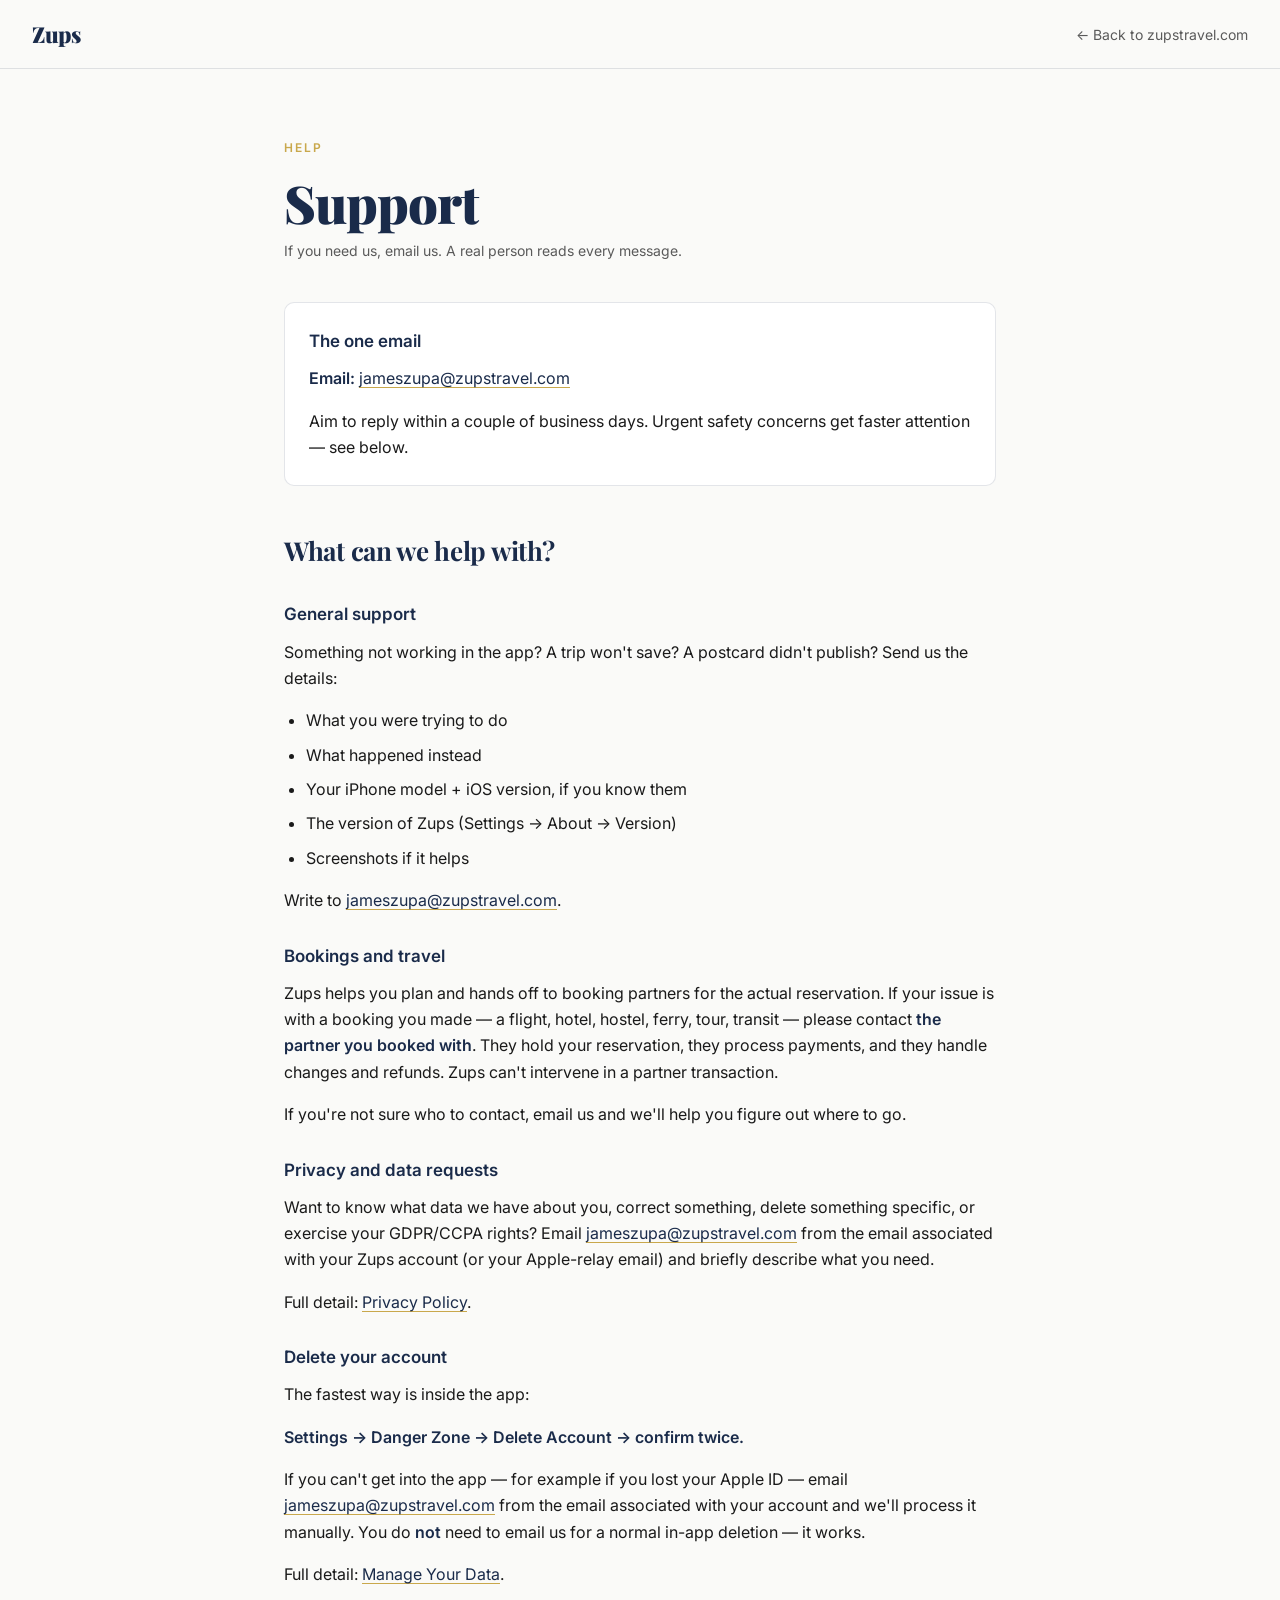
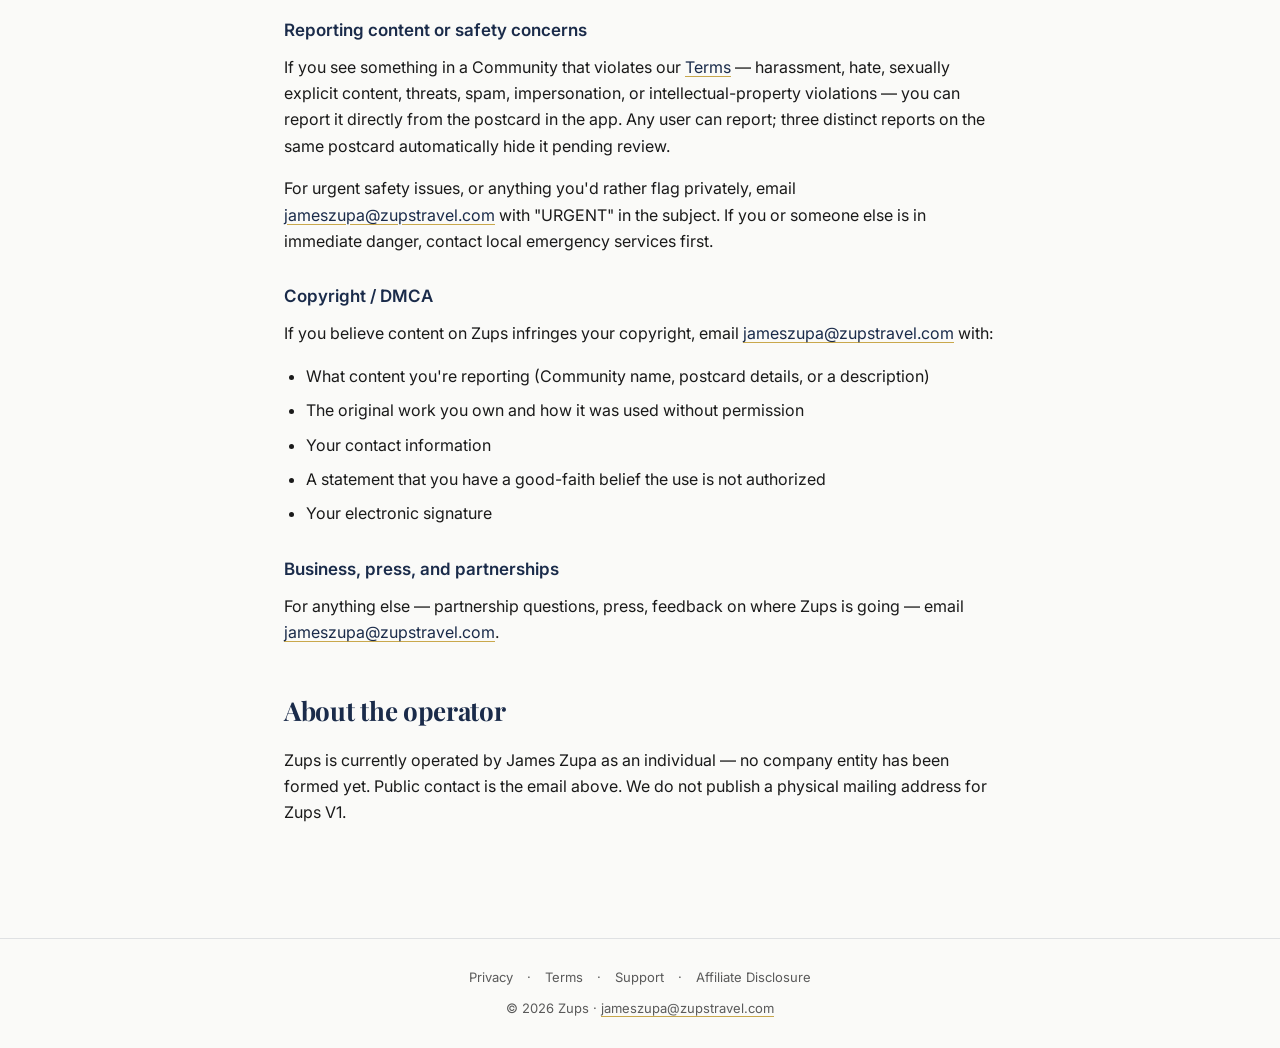
==== support/index.html @ a37d0662 "Draft V1 legal + support pages (privacy, terms, support, manage-data, affiliate disclosure) Reconcil" ====
<!DOCTYPE html>
<html lang="en">
<head>
  <meta charset="UTF-8" />
  <meta name="viewport" content="width=device-width, initial-scale=1.0" />
  <title>Support — Zups</title>
  <meta name="description" content="Get help with Zups — from account questions to reporting content. Straight to a real person." />
  <meta name="robots" content="index,follow" />
  <link rel="preconnect" href="https://fonts.googleapis.com" />
  <link rel="preconnect" href="https://fonts.gstatic.com" crossorigin />
  <link href="https://fonts.googleapis.com/css2?family=Playfair+Display:wght@700;900&family=Inter:wght@300;400;500;600&display=swap" rel="stylesheet" />
  <link rel="stylesheet" href="/legal/style.css" />
</head>
<body>

<nav class="legal-nav">
  <a class="nav-logo" href="/">Zups</a>
  <a class="nav-back" href="/">← Back to zupstravel.com</a>
</nav>

<main class="legal">
  <span class="eyebrow">Help</span>
  <h1>Support</h1>
  <p class="updated">If you need us, email us. A real person reads every message.</p>

  <div class="contact-card">
    <h3>The one email</h3>
    <p><strong>Email:</strong> <a href="mailto:jameszupa@zupstravel.com">jameszupa@zupstravel.com</a></p>
    <p>Aim to reply within a couple of business days. Urgent safety concerns get faster attention — see below.</p>
  </div>

  <h2>What can we help with?</h2>

  <h3>General support</h3>
  <p>Something not working in the app? A trip won't save? A postcard didn't publish? Send us the details:</p>
  <ul>
    <li>What you were trying to do</li>
    <li>What happened instead</li>
    <li>Your iPhone model + iOS version, if you know them</li>
    <li>The version of Zups (Settings → About → Version)</li>
    <li>Screenshots if it helps</li>
  </ul>
  <p>Write to <a href="mailto:jameszupa@zupstravel.com?subject=Zups%20support%20request">jameszupa@zupstravel.com</a>.</p>

  <h3>Bookings and travel</h3>
  <p>Zups helps you plan and hands off to booking partners for the actual reservation. If your issue is with a booking you made — a flight, hotel, hostel, ferry, tour, transit — please contact <strong>the partner you booked with</strong>. They hold your reservation, they process payments, and they handle changes and refunds. Zups can't intervene in a partner transaction.</p>
  <p>If you're not sure who to contact, email us and we'll help you figure out where to go.</p>

  <h3>Privacy and data requests</h3>
  <p>Want to know what data we have about you, correct something, delete something specific, or exercise your GDPR/CCPA rights? Email <a href="mailto:jameszupa@zupstravel.com?subject=Privacy%20request">jameszupa@zupstravel.com</a> from the email associated with your Zups account (or your Apple-relay email) and briefly describe what you need.</p>
  <p>Full detail: <a href="/legal/privacy">Privacy Policy</a>.</p>

  <h3>Delete your account</h3>
  <p>The fastest way is inside the app:</p>
  <p><strong>Settings → Danger Zone → Delete Account → confirm twice.</strong></p>
  <p>If you can't get into the app — for example if you lost your Apple ID — email <a href="mailto:jameszupa@zupstravel.com?subject=Delete%20my%20Zups%20account">jameszupa@zupstravel.com</a> from the email associated with your account and we'll process it manually. You do <strong>not</strong> need to email us for a normal in-app deletion — it works.</p>
  <p>Full detail: <a href="/legal/manage-data">Manage Your Data</a>.</p>

  <h3>Reporting content or safety concerns</h3>
  <p>If you see something in a Community that violates our <a href="/legal/terms">Terms</a> — harassment, hate, sexually explicit content, threats, spam, impersonation, or intellectual-property violations — you can report it directly from the postcard in the app. Any user can report; three distinct reports on the same postcard automatically hide it pending review.</p>
  <p>For urgent safety issues, or anything you'd rather flag privately, email <a href="mailto:jameszupa@zupstravel.com?subject=URGENT%20safety%20report">jameszupa@zupstravel.com</a> with "URGENT" in the subject. If you or someone else is in immediate danger, contact local emergency services first.</p>

  <h3>Copyright / DMCA</h3>
  <p>If you believe content on Zups infringes your copyright, email <a href="mailto:jameszupa@zupstravel.com?subject=Copyright%20takedown%20request">jameszupa@zupstravel.com</a> with:</p>
  <ul>
    <li>What content you're reporting (Community name, postcard details, or a description)</li>
    <li>The original work you own and how it was used without permission</li>
    <li>Your contact information</li>
    <li>A statement that you have a good-faith belief the use is not authorized</li>
    <li>Your electronic signature</li>
  </ul>

  <h3>Business, press, and partnerships</h3>
  <p>For anything else — partnership questions, press, feedback on where Zups is going — email <a href="mailto:jameszupa@zupstravel.com">jameszupa@zupstravel.com</a>.</p>

  <h2>About the operator</h2>
  <p>Zups is currently operated by James Zupa as an individual — no company entity has been formed yet. Public contact is the email above. We do not publish a physical mailing address for Zups V1.</p>

</main>

<footer class="legal-footer">
  <div class="footer-links">
    <a href="/legal/privacy">Privacy</a> ·
    <a href="/legal/terms">Terms</a> ·
    <a href="/support">Support</a> ·
    <a href="/legal/affiliate-disclosure">Affiliate Disclosure</a>
  </div>
  <div>© 2026 Zups · <a href="mailto:jameszupa@zupstravel.com" style="color:inherit;">jameszupa@zupstravel.com</a></div>
</footer>

</body>
</html>
---- legal/style.css ----
/* Zups legal / support page styles — matches landing brand */
*, *::before, *::after { box-sizing: border-box; margin: 0; padding: 0; }

:root {
  --navy:       #1a2b4a;
  --navy-deep:  #111d33;
  --gold:       #C9A84C;
  --gold-light: #D4B56A;
  --cream:      #fafaf8;
  --warm-white: #ffffff;
  --ink:        #1a1a1a;
  --ink-muted:  #5a5a5a;
  --border:     rgba(26,43,74,0.12);
}

html { scroll-behavior: smooth; }

body {
  font-family: 'Inter', system-ui, -apple-system, Segoe UI, Roboto, sans-serif;
  background: var(--cream);
  color: var(--ink);
  line-height: 1.65;
  -webkit-font-smoothing: antialiased;
}

/* Nav */
nav.legal-nav {
  position: sticky; top: 0; z-index: 100;
  padding: 16px 32px;
  display: flex; align-items: center; justify-content: space-between;
  background: rgba(250,250,248,0.92);
  backdrop-filter: blur(12px);
  -webkit-backdrop-filter: blur(12px);
  border-bottom: 1px solid var(--border);
}
nav.legal-nav a.nav-logo {
  font-family: 'Playfair Display', Georgia, serif;
  font-weight: 900;
  font-size: 22px;
  color: var(--navy);
  text-decoration: none;
  letter-spacing: -0.5px;
}
nav.legal-nav a.nav-back {
  font-size: 14px;
  color: var(--ink-muted);
  text-decoration: none;
}
nav.legal-nav a.nav-back:hover { color: var(--navy); }

/* Layout */
main.legal {
  max-width: 760px;
  margin: 0 auto;
  padding: 64px 24px 96px;
}

.eyebrow {
  display: inline-block;
  font-size: 12px;
  letter-spacing: 2px;
  text-transform: uppercase;
  color: var(--gold);
  font-weight: 600;
  margin-bottom: 16px;
}

h1 {
  font-family: 'Playfair Display', Georgia, serif;
  font-weight: 900;
  font-size: clamp(36px, 6vw, 52px);
  line-height: 1.1;
  color: var(--navy);
  margin-bottom: 8px;
  letter-spacing: -1px;
}

.updated {
  font-size: 14px;
  color: var(--ink-muted);
  margin-bottom: 40px;
}

h2 {
  font-family: 'Playfair Display', Georgia, serif;
  font-weight: 700;
  font-size: 26px;
  color: var(--navy);
  margin: 44px 0 14px;
  letter-spacing: -0.3px;
}

h3 {
  font-family: 'Inter', sans-serif;
  font-weight: 600;
  font-size: 17px;
  color: var(--navy);
  margin: 28px 0 10px;
}

p, ul, ol {
  font-size: 16px;
  color: var(--ink);
  margin-bottom: 16px;
}

ul, ol {
  padding-left: 22px;
}
li { margin-bottom: 8px; }

a {
  color: var(--navy);
  text-decoration: underline;
  text-decoration-color: var(--gold);
  text-underline-offset: 3px;
}
a:hover { color: var(--gold); }

strong { font-weight: 600; color: var(--navy); }

/* Callout */
.callout {
  background: rgba(201,168,76,0.08);
  border-left: 3px solid var(--gold);
  padding: 16px 20px;
  margin: 20px 0;
  border-radius: 0 6px 6px 0;
  font-size: 15px;
}

.callout strong { color: var(--navy); }

/* Simple table */
table {
  width: 100%;
  border-collapse: collapse;
  margin: 16px 0 24px;
  font-size: 14px;
}
th, td {
  text-align: left;
  padding: 10px 12px;
  border-bottom: 1px solid var(--border);
  vertical-align: top;
}
th {
  font-weight: 600;
  color: var(--navy);
  background: rgba(26,43,74,0.03);
  font-size: 13px;
  text-transform: uppercase;
  letter-spacing: 0.5px;
}

/* Contact card */
.contact-card {
  background: var(--warm-white);
  border: 1px solid var(--border);
  border-radius: 10px;
  padding: 24px;
  margin: 24px 0;
}
.contact-card h3 { margin-top: 0; }
.contact-card p:last-child { margin-bottom: 0; }

/* Footer */
footer.legal-footer {
  border-top: 1px solid var(--border);
  padding: 28px 24px;
  text-align: center;
  font-size: 13px;
  color: var(--ink-muted);
}
footer.legal-footer .footer-links {
  margin-bottom: 10px;
}
footer.legal-footer .footer-links a {
  color: var(--ink-muted);
  text-decoration: none;
  margin: 0 10px;
}
footer.legal-footer .footer-links a:hover { color: var(--navy); }

@media (max-width: 640px) {
  nav.legal-nav { padding: 14px 20px; }
  main.legal { padding: 40px 20px 72px; }
}
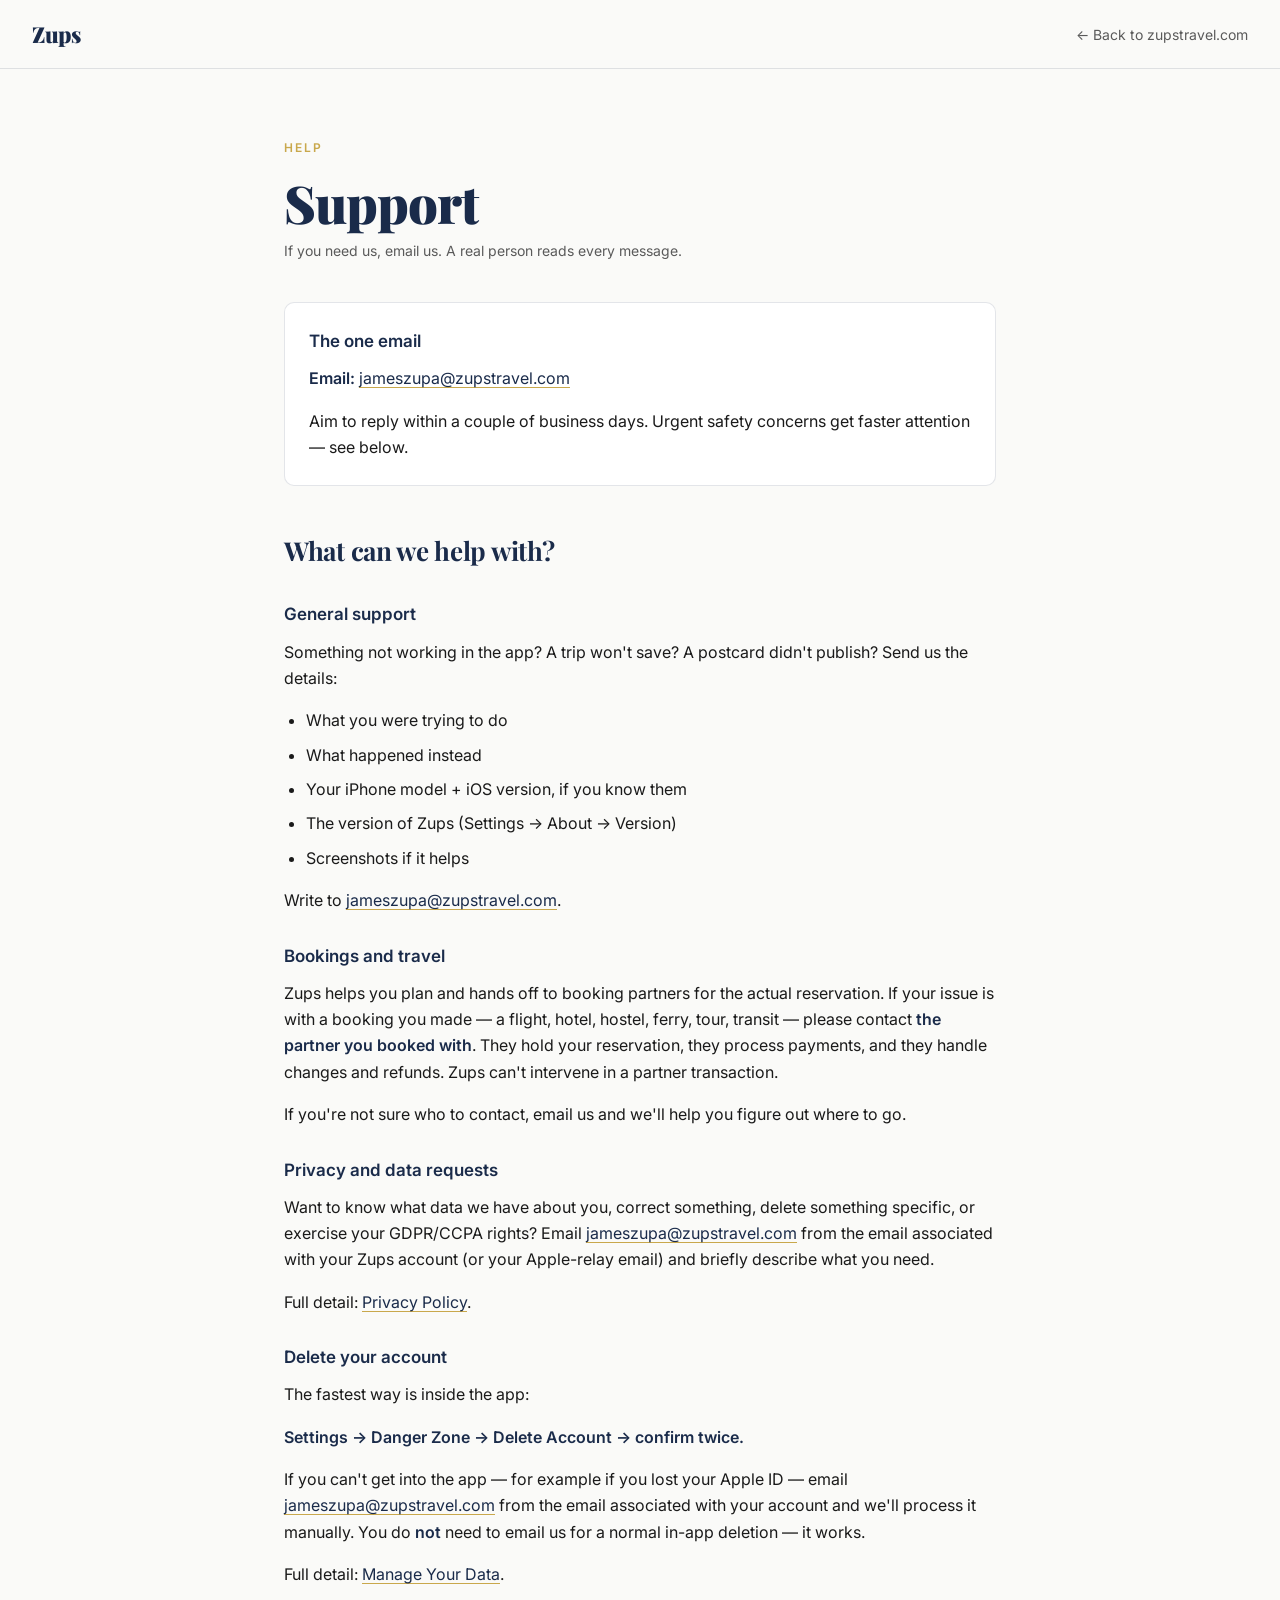
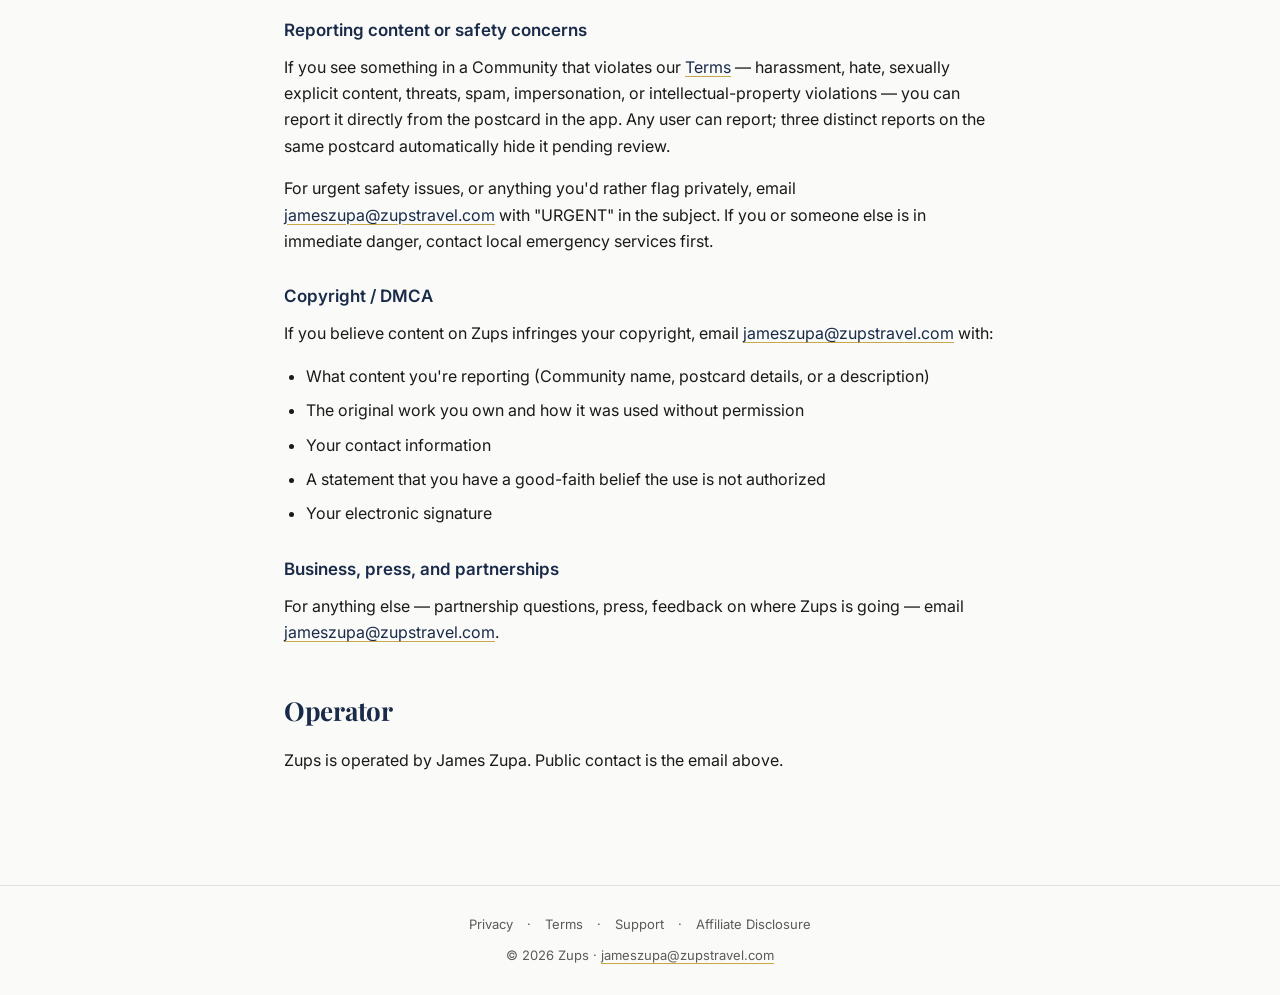
==== commit fe9a4e02: "Legal V1 review corrections (10 items from founder review) 1. Governing law: Pennsylvania -> New Jer" ====
--- a/support/index.html
+++ b/support/index.html
@@ -73,8 +73,8 @@
   <h3>Business, press, and partnerships</h3>
   <p>For anything else — partnership questions, press, feedback on where Zups is going — email <a href="mailto:jameszupa@zupstravel.com">jameszupa@zupstravel.com</a>.</p>
 
-  <h2>About the operator</h2>
-  <p>Zups is currently operated by James Zupa as an individual — no company entity has been formed yet. Public contact is the email above. We do not publish a physical mailing address for Zups V1.</p>
+  <h2>Operator</h2>
+  <p>Zups is operated by James Zupa. Public contact is the email above.</p>
 
 </main>
 
